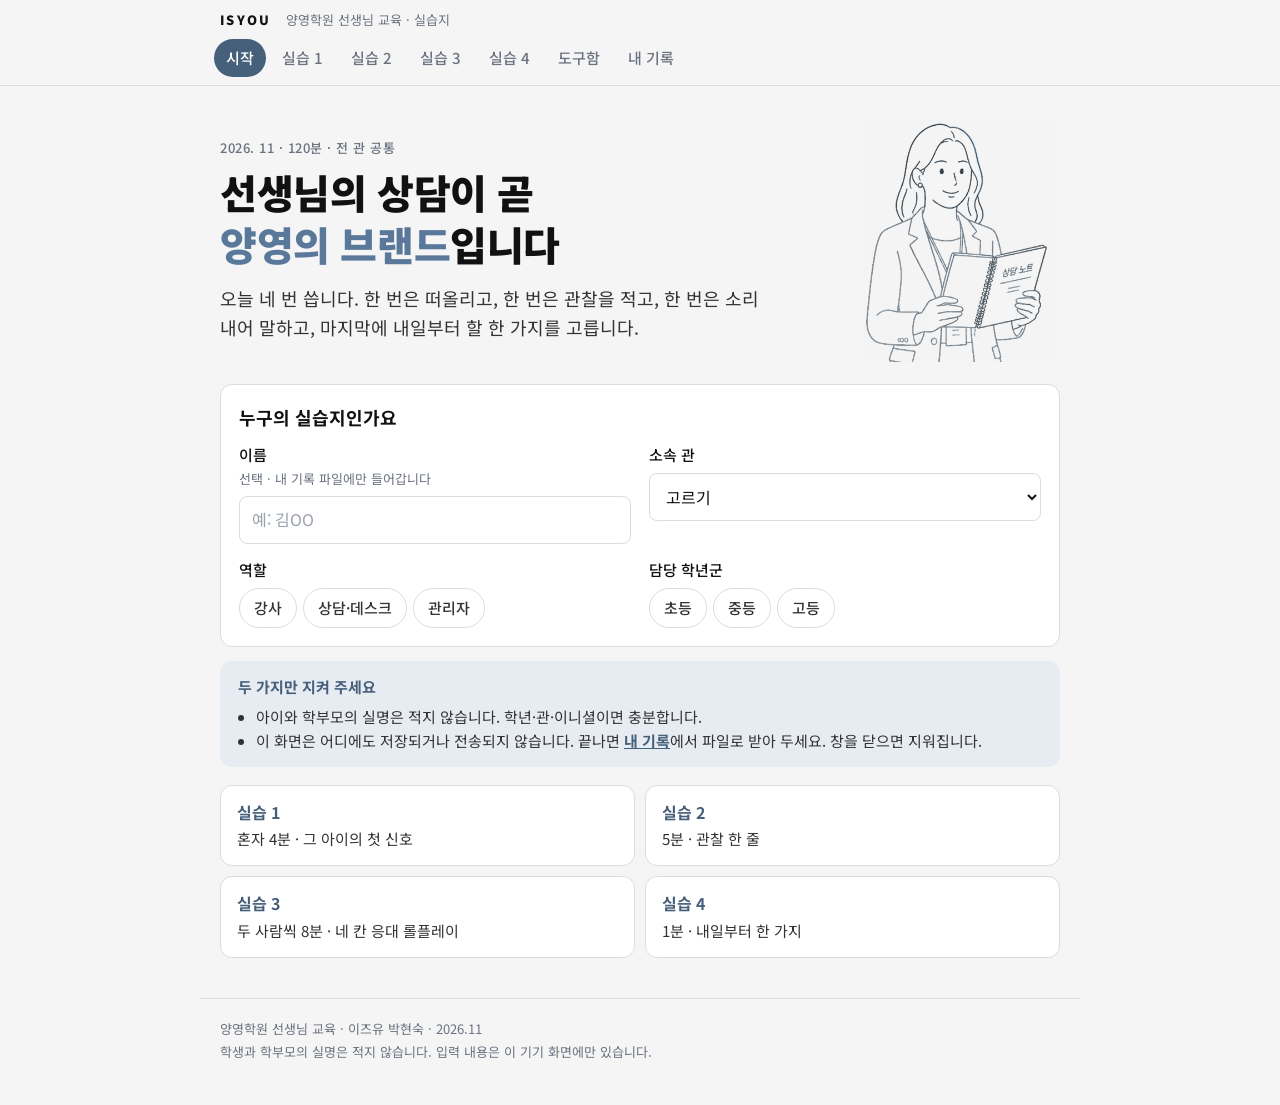
==== index.html @ 65c1daaf "init" ====
<!doctype html>
<html lang="ko">
<head>
<meta charset="utf-8">
<meta name="viewport" content="width=device-width, initial-scale=1">
<title>양영학원 선생님 실습지</title>
<meta name="description" content="양영학원 선생님 교육 실습지. 퇴원 신호, 관찰 한 줄, 네 칸 응대, 30일 실천과 현장 도구.">
<link rel="preconnect" href="https://fonts.googleapis.com">
<link rel="preconnect" href="https://fonts.gstatic.com" crossorigin>
<link href="https://fonts.googleapis.com/css2?family=Noto+Sans+KR:wght@400;500;700;900&display=swap" rel="stylesheet">
<link rel="stylesheet" href="style.css">
</head>
<body>
<a class="skip" href="#main">본문으로 건너뛰기</a>

<header class="top">
  <div class="top-in">
    <span class="brand">ISYOU</span>
    <span class="top-title">양영학원 선생님 교육 · 실습지</span>
  </div>
  <nav class="tabs" aria-label="실습 순서">
    <button data-go="intro" class="on">시작</button>
    <button data-go="p1">실습 1</button>
    <button data-go="p2">실습 2</button>
    <button data-go="p3">실습 3</button>
    <button data-go="p4">실습 4</button>
    <button data-go="tools">도구함</button>
    <button data-go="record">내 기록</button>
  </nav>
</header>

<main id="main">

<!-- 시작 -->
<section class="page on" id="intro" aria-labelledby="h-intro">
  <div class="hero">
    <div>
      <p class="eyebrow">2026. 11 · 120분 · 전 관 공통</p>
      <h1 id="h-intro">선생님의 상담이 곧<br><span class="acc">양영의 브랜드</span>입니다</h1>
      <p class="lead">오늘 네 번 씁니다. 한 번은 떠올리고, 한 번은 관찰을 적고, 한 번은 소리 내어 말하고, 마지막에 내일부터 할 한 가지를 고릅니다.</p>
    </div>
    <img src="img/cover.png" alt="" class="hero-img" width="360" height="440">
  </div>

  <div class="card">
    <h2 class="card-h">누구의 실습지인가요</h2>
    <div class="grid2">
      <label class="f">이름 <small>선택 · 내 기록 파일에만 들어갑니다</small>
        <input id="who-name" data-k="who.name" autocomplete="off" placeholder="예: 김OO">
      </label>
      <label class="f">소속 관
        <select id="who-branch" data-k="who.branch">
          <option value="">고르기</option>
          <option>둔산 본원</option>
          <option>도안센터</option>
          <option>세종 나성센터</option>
          <option>세종 아름센터</option>
          <option>기타</option>
        </select>
      </label>
      <div class="f">역할
        <div class="chips" data-single="who.role">
          <button type="button" data-v="강사">강사</button>
          <button type="button" data-v="상담·데스크">상담·데스크</button>
          <button type="button" data-v="관리자">관리자</button>
        </div>
      </div>
      <div class="f">담당 학년군
        <div class="chips" data-multi="who.grade">
          <button type="button" data-v="초등">초등</button>
          <button type="button" data-v="중등">중등</button>
          <button type="button" data-v="고등">고등</button>
        </div>
      </div>
    </div>
  </div>

  <div class="notice">
    <strong>두 가지만 지켜 주세요</strong>
    <ul>
      <li>아이와 학부모의 실명은 적지 않습니다. 학년·관·이니셜이면 충분합니다.</li>
      <li>이 화면은 어디에도 저장되거나 전송되지 않습니다. 끝나면 <button class="link" data-go="record">내 기록</button>에서 파일로 받아 두세요. 창을 닫으면 지워집니다.</li>
    </ul>
  </div>

  <ol class="flow">
    <li><button data-go="p1"><b>실습 1</b><span>혼자 4분 · 그 아이의 첫 신호</span></button></li>
    <li><button data-go="p2"><b>실습 2</b><span>5분 · 관찰 한 줄</span></button></li>
    <li><button data-go="p3"><b>실습 3</b><span>두 사람씩 8분 · 네 칸 응대 롤플레이</span></button></li>
    <li><button data-go="p4"><b>실습 4</b><span>1분 · 내일부터 한 가지</span></button></li>
  </ol>
</section>

<!-- 실습 1 -->
<section class="page" id="p1" aria-labelledby="h-p1">
  <div class="phead">
    <span class="pill">실습 1 · 혼자 4분</span>
    <div class="timer" data-min="4"></div>
  </div>
  <h2 class="ptitle" id="h-p1">최근 그만둔 아이 한 명,<br><span class="acc">첫 신호</span>는 언제였나요?</h2>
  <p class="sub">퇴원을 통보받은 날이 아니라, 그보다 앞선 어느 수업을 떠올립니다.</p>

  <div class="rows">
    <label class="row"><span class="n">1</span><span class="rl">그만둔 아이<small>이름 대신 학년·관·시기만</small></span>
      <input data-k="p1.who" placeholder="예: 중2 · 3월 등록 · 7월 퇴원"></label>
    <label class="row"><span class="n">2</span><span class="rl">그때 내가 보던 것<small>숙제 검사, 진도, 월말평가 점수…</small></span>
      <input data-k="p1.saw" placeholder="예: 숙제 검사와 진도였습니다"></label>
    <div class="row col"><span class="n">3</span><span class="rl">보였던 신호<small>해당하는 것을 모두 고릅니다</small></span>
      <div class="chips wrap" data-multi="p1.signals">
        <button type="button" data-v="질문이 줄었습니다">질문이 줄었습니다</button>
        <button type="button" data-v="숙제 제출이 늦어졌습니다">숙제 제출이 늦어졌습니다</button>
        <button type="button" data-v="지각이 늘고, 자리가 뒤로 갔습니다">지각이 늘고, 자리가 뒤로 갔습니다</button>
        <button type="button" data-v="월말평가가 두 번 연속 내려갔습니다" class="yy">월말평가가 두 번 연속 내려갔습니다</button>
        <button type="button" data-v="레벨업 탈락 뒤 말이 없어졌습니다" class="yy">레벨업 탈락 뒤 말이 없어졌습니다</button>
        <button type="button" data-v="학부모 연락이 뜸해졌습니다">학부모 연락이 뜸해졌습니다</button>
      </div>
      <p class="hint"><span class="dot"></span> 표시는 레벨·월말평가 시스템이 있는 양영에서 특히 보이는 신호입니다.</p>
    </div>
    <label class="row"><span class="n">4</span><span class="rl">다시 온다면<small>신호를 본 다음 날 할 한 가지</small></span>
      <input data-k="p1.again" placeholder="예: 첫 하락 다음 수업에서 3분 따로 물어봅니다"></label>
  </div>

  <details class="ex">
    <summary>예시 보기</summary>
    <dl>
      <dt>그만둔 아이</dt><dd>중2 · 3월 등록 · 7월 퇴원</dd>
      <dt>그때 내가 보던 것</dt><dd>숙제 검사와 진도였습니다</dd>
      <dt>보였던 신호</dt><dd>질문이 줄고, 월말평가가 두 번 연속 내려갔습니다</dd>
      <dt>다시 온다면</dt><dd>첫 하락 다음 수업에서 3분 따로 물어봅니다</dd>
    </dl>
  </details>

  <p class="close">신호가 보이면, 이미 늦기 시작한 것입니다. 그래서 다음 실습에서는 아직 떠나지 않은 아이 한 명을 봅니다.</p>
  <div class="next"><button class="btn" data-go="p2">실습 2로</button></div>
</section>

<!-- 실습 2 -->
<section class="page" id="p2" aria-labelledby="h-p2">
  <div class="phead">
    <span class="pill">실습 2 · 5분</span>
    <div class="timer" data-min="5"></div>
  </div>
  <h2 class="ptitle" id="h-p2">지금, <span class="acc">관찰 한 줄</span>을 써 봅니다</h2>
  <p class="sub">칭찬이나 평가가 아니라, 내가 직접 본 장면입니다. 한 줄이면 충분합니다.</p>

  <div id="obs-list"></div>
  <button class="btn ghost" id="obs-add" type="button">한 명 더 쓰기</button>

  <div class="contrast">
    <div><span class="tag bad">관찰이 아닙니다</span><p>"성실한데 실수가 많아요"</p></div>
    <div><span class="tag good">관찰입니다</span><p>"화요일, 21번에서 멈춘 채 30분 앉아 있었습니다"</p></div>
  </div>
  <p class="close">하루 한 명이면 한 달에 스무 명입니다.</p>
  <div class="next"><button class="btn" data-go="p3">실습 3으로</button></div>
</section>

<!-- 실습 3 -->
<section class="page" id="p3" aria-labelledby="h-p3">
  <div class="phead">
    <span class="pill">실습 3 · 두 사람씩 8분</span>
    <div class="timer" data-min="8"></div>
  </div>
  <h2 class="ptitle" id="h-p3">두 사람씩, <span class="acc">실제로</span> 해 봅니다</h2>
  <p class="sub">학부모 한 명, 선생님 한 명. 네 칸으로 답하고, 끝나면 역할을 바꿉니다.</p>

  <div class="card">
    <h3 class="card-h">1. 장면을 고릅니다</h3>
    <div class="scene-grid" id="scene-grid"></div>
  </div>

  <div class="card">
    <div class="role-bar">
      <h3 class="card-h">2. 지금 나는</h3>
      <div class="seg" role="tablist" aria-label="역할">
        <button type="button" role="tab" data-role="t" class="on" aria-selected="true">선생님</button>
        <button type="button" role="tab" data-role="p" aria-selected="false">학부모</button>
      </div>
      <span class="round" id="round">1회차</span>
    </div>

    <div id="role-p" hidden>
      <p class="say-label">이렇게 시작하세요</p>
      <p class="say" id="p-open"></p>
      <p class="say-label">선생님이 답하면, 한 번 더 이렇게 물어봅니다</p>
      <p class="say soft" id="p-push"></p>
      <p class="hint">학부모 자리에서는 선생님의 답 중 마음이 놓인 말과 걸린 말을 기억해 둡니다.</p>
    </div>

    <div id="role-t">
      <p class="say-label">학부모의 첫마디</p>
      <p class="say" id="t-open"></p>
      <div class="four">
        <label class="cell"><span class="cn">1 수용</span><small>방어하지 않고 먼저 받습니다</small>
          <textarea rows="2" data-k4="accept" placeholder="그렇게 느끼실 수 있습니다…"></textarea><span class="fb" data-fb="accept"></span></label>
        <label class="cell"><span class="cn">2 장면</span><small>평가가 아니라 내가 본 것</small>
          <textarea rows="2" data-k4="sceneText" placeholder="제가 이번 주 본 것은…"></textarea><span class="fb" data-fb="sceneText"></span></label>
        <label class="cell"><span class="cn">3 계획</span><small>"해 보겠습니다" 대신 무엇을</small>
          <textarea rows="2" data-k4="plan" placeholder="다음 두 수업에서…"></textarea><span class="fb" data-fb="plan"></span></label>
        <label class="cell"><span class="cn">4 시점</span><small>언제 다시 말씀드릴지</small>
          <textarea rows="2" data-k4="when" placeholder="이번 주 금요일에…"></textarea><span class="fb" data-fb="when"></span></label>
      </div>
      <details class="ex" id="script-box">
        <summary>막히면 열어 봅니다 · 장표의 기준 문장</summary>
        <div id="script"></div>
      </details>
    </div>
  </div>

  <div class="card">
    <h3 class="card-h">3. 역할을 바꿉니다</h3>
    <p class="sub tight">바꾸면 지금 쓴 네 칸은 1회차로 남고, 새 칸이 열립니다.</p>
    <button class="btn" id="swap" type="button">역할 바꾸기</button>
    <label class="f mt">역할을 바꾼 뒤, 어떤 문장이 남았나요 <small>학부모 자리에서 마음이 놓인 말, 걸린 말</small>
      <textarea rows="3" data-k="p3.left" placeholder="예: '금요일에 먼저 연락드리겠습니다'라는 말에 마음이 놓였습니다"></textarea>
    </label>
  </div>
  <div class="next"><button class="btn" data-go="p4">실습 4로</button></div>
</section>

<!-- 실습 4 -->
<section class="page" id="p4" aria-labelledby="h-p4">
  <div class="phead">
    <span class="pill">실습 4 · 1분</span>
    <div class="timer" data-min="1"></div>
  </div>
  <h2 class="ptitle" id="h-p4">내일부터 이 세 가지 중 <span class="acc">하나</span>, 30일</h2>
  <p class="sub">셋 다 하지 않아도 됩니다. 하나면 충분합니다.</p>

  <div class="pick" data-single="p4.pick">
    <button type="button" data-v="내 반에서 이름을 부를 다섯 명을 정합니다"><b>01</b><span>내 반에서 이름을 부를 다섯 명을 정합니다</span><small>오늘 저녁에 정해도 됩니다</small></button>
    <button type="button" data-v="관찰 한 줄을 하루에 한 명씩 씁니다"><b>02</b><span>관찰 한 줄을 하루에 한 명씩 씁니다</span><small>한 달이면 스무 명입니다</small></button>
    <button type="button" data-v="신입생에게는 2주차에 먼저 연락합니다"><b>03</b><span>신입생에게는 2주차에 먼저 연락합니다</span><small>담임이 직접 합니다</small></button>
  </div>

  <div class="card" id="five" hidden>
    <h3 class="card-h">다섯 명 <small>이니셜로</small></h3>
    <div class="five">
      <input data-k="p4.n1" aria-label="1번째 아이" placeholder="1"><input data-k="p4.n2" aria-label="2번째 아이" placeholder="2"><input data-k="p4.n3" aria-label="3번째 아이" placeholder="3"><input data-k="p4.n4" aria-label="4번째 아이" placeholder="4"><input data-k="p4.n5" aria-label="5번째 아이" placeholder="5">
    </div>
  </div>

  <div class="card">
    <h3 class="card-h">언제 시작합니까</h3>
    <div class="chips" data-single="p4.start">
      <button type="button" data-v="오늘 저녁">오늘 저녁</button>
      <button type="button" data-v="이번 주">이번 주</button>
      <button type="button" data-v="다음 주 월요일">다음 주 월요일</button>
    </div>
    <label class="f mt">요일과 시간까지 적으면 지켜집니다
      <input data-k="p4.when" placeholder="예: 수요일 6시 수업 끝나고 10분">
    </label>
  </div>

  <div class="card">
    <h3 class="card-h">마지막 한 줄</h3>
    <label class="f">오늘 기억에 남은 말, 또는 궁금한 것
      <textarea rows="3" data-k="p4.last" placeholder="마이크가 오면 그대로 읽어도 됩니다"></textarea>
    </label>
  </div>

  <div class="three">
    <p class="eyebrow">오늘 남길 세 문장</p>
    <ol>
      <li>감정에는 위로로, 판단에는 근거로 답합니다</li>
      <li>칭찬이 아니라 관찰로 말합니다</li>
      <li>모르는 것은 단정하지 않고, 약속한 날짜에 먼저 연락합니다</li>
    </ol>
  </div>
  <div class="next"><button class="btn" data-go="record">내 기록 받기</button></div>
</section>

<!-- 도구함 -->
<section class="page" id="tools" aria-labelledby="h-tools">
  <h2 class="ptitle" id="h-tools">오늘 만든 도구, <span class="acc">내일 바로</span> 씁니다</h2>
  <p class="sub">장표 68쪽의 종이 한 장 도구들입니다. 칸을 채우고 복사해서 메신저나 기록지에 붙이면 됩니다.</p>

  <div class="tool-tabs" role="tablist" aria-label="도구">
    <button type="button" class="on" data-tool="rx">처방 세 줄</button>
    <button type="button" data-tool="four">응대 네 칸</button>
    <button type="button" data-tool="absent">결석 3색</button>
    <button type="button" data-tool="handover">인계 한 장</button>
    <button type="button" data-tool="cal">90일 달력</button>
    <button type="button" data-tool="words">상담 언어</button>
  </div>

  <!-- 처방 세 줄 -->
  <div class="tool on" id="t-rx">
    <h3 class="tool-h">레벨테스트 상담 · 처방 세 줄 <small>CASE 01</small></h3>
    <p class="sub tight">상담한 사람이 적어 첫 수업 전 담임에게 넘깁니다. 레벨 이름보다 막힌 지점과 다음 연락 날짜가 남아야 합니다.</p>
    <div class="rows">
      <label class="row"><span class="n">1</span><span class="rl">지금 위치</span><input data-k="rx.now" placeholder="현재 학년 개념은 안정적이고, 심화 문항에서 시간이 부족했습니다"></label>
      <label class="row"><span class="n">2</span><span class="rl">막힌 지점</span><input data-k="rx.stuck" placeholder="도형 단원 서술 과정에서 두 번 멈췄습니다"></label>
      <label class="row"><span class="n">3</span><span class="rl">첫 4주 계획</span><input data-k="rx.plan" placeholder="이 반에서 첫 4주는 이 부분을 먼저 확인합니다"></label>
      <label class="row"><span class="n">+</span><span class="rl">다음 연락 날짜</span><input type="date" data-k="rx.date"></label>
      <label class="row"><span class="n">+</span><span class="rl">받는 담임</span><input data-k="rx.to" placeholder="예: 중등수학관 김OO 선생님"></label>
    </div>
    <div class="out"><pre data-out="rx"></pre><button class="btn ghost copy" data-copy="rx" type="button">복사</button></div>
  </div>

  <!-- 응대 네 칸 -->
  <div class="tool" id="t-four">
    <h3 class="tool-h">학부모 응대 네 칸 카드</h3>
    <p class="sub tight">코팅해서 교무실과 데스크에 둡니다. 네 칸을 순서대로 지나면, 응대가 사람에 따라 흔들리지 않습니다.</p>
    <div class="fourcard">
      <div><b>1 수용</b><p>"그렇게 느끼실 수 있습니다"</p></div>
      <div><b>2 장면</b><p>"제가 본 것은 이것입니다"</p></div>
      <div><b>3 계획</b><p>"이렇게 하겠습니다"</p></div>
      <div><b>4 시점</b><p>"금요일에 다시 말씀드리겠습니다"</p></div>
    </div>
    <div class="ng-ok">
      <p><span class="tag bad">피합니다</span> "해 보겠습니다" · "신경 쓰겠습니다" · "원래 그 반은…" · "조금만 더 열심히 하면"</p>
      <p><span class="tag good">이렇게</span> 무엇을, 언제까지, 누가 하는지 한 문장에 넣습니다</p>
    </div>
  </div>

  <!-- 결석 3색 -->
  <div class="tool" id="t-absent">
    <h3 class="tool-h">데스크 결석 3색 <small>출석부 스티커</small></h3>
    <p class="sub tight">결석 전화를 받으면 세 가지를 확인합니다. 노랑과 빨강만 담임에게 넘깁니다.</p>
    <div class="grid2">
      <div class="f">신규생인가요 <small>등록 후 첫 달 기준 · 관 기준에 맞춰 조정</small>
        <div class="chips" data-single="ab.new"><button type="button" data-v="예">예</button><button type="button" data-v="아니요">아니요</button></div>
      </div>
      <div class="f">연속 결석 횟수 <small>오늘 포함</small>
        <div class="chips" data-single="ab.count"><button type="button" data-v="1">1회</button><button type="button" data-v="2">2회</button><button type="button" data-v="3">3회 이상</button></div>
      </div>
      <div class="f">학교 시험 2주 전인가요
        <div class="chips" data-single="ab.exam"><button type="button" data-v="예">예</button><button type="button" data-v="아니요">아니요</button></div>
      </div>
      <div class="f">사유
        <div class="chips" data-single="ab.why"><button type="button" data-v="질병·가정사">질병·가정사</button><button type="button" data-v="단순 결석">단순 결석</button><button type="button" data-v="모름">말하지 않음</button></div>
      </div>
    </div>
    <div class="absent-out" id="ab-out" aria-live="polite">
      <span class="sw" id="ab-sw"></span>
      <div><b id="ab-color">항목을 고르면 색이 나옵니다</b><p id="ab-act"></p></div>
    </div>
    <p class="hint">"오늘 결석했습니다"(행정)가 아니라 "숙제와 질문이 줄던 중의 결석이라, 복귀하면 적응을 먼저 보겠습니다"(관리)로 넘깁니다.</p>
  </div>

  <!-- 인계 한 장 -->
  <div class="tool" id="t-handover">
    <h3 class="tool-h">반 이동·담당 변경 · 인계 한 장 <small>CASE 05</small></h3>
    <p class="sub tight">사람이 바뀌어도 아이의 이야기는 이어져야 합니다.</p>
    <div class="rows">
      <label class="row"><span class="n">0</span><span class="rl">아이<small>학년·관·이니셜</small></span><input data-k="ho.who" placeholder="예: 중1 · 도안 · J"></label>
      <label class="row"><span class="n">1</span><span class="rl">이 아이의 시작점<small>처음 왔을 때 어디에</small></span><input data-k="ho.start"></label>
      <label class="row"><span class="n">2</span><span class="rl">지금의 장면<small>최근 한 달 안에 본 것</small></span><input data-k="ho.scene"></label>
      <label class="row"><span class="n">3</span><span class="rl">강점<small>계속 살려 줄 것</small></span><input data-k="ho.strong"></label>
      <label class="row"><span class="n">4</span><span class="rl">학부모가 걱정하는 것<small>상담에서 나온 말 그대로</small></span><input data-k="ho.worry"></label>
      <label class="row"><span class="n">5</span><span class="rl">우리가 한 약속<small>언제, 무엇을</small></span><input data-k="ho.promise"></label>
      <label class="row"><span class="n">6</span><span class="rl">다음 담당자의 첫 주 확인<small>딱 한 가지</small></span><input data-k="ho.first"></label>
    </div>
    <div class="out"><pre data-out="ho"></pre><button class="btn ghost copy" data-copy="ho" type="button">복사</button></div>
  </div>

  <!-- 90일 달력 -->
  <div class="tool" id="t-cal">
    <h3 class="tool-h">신입생 90일 이벤트 달력</h3>
    <p class="sub tight">등록일을 넣으면 챙길 날짜가 나옵니다. 이번 주에 6주차가 되는 아이가 누구인지, 달력이 알려 줍니다.</p>
    <div class="grid2">
      <label class="f">아이 <small>이니셜</small><input data-k="cal.who" placeholder="예: 초5 · 둔산 · K"></label>
      <label class="f">첫 수업일<input type="date" data-k="cal.date"></label>
    </div>
    <ol class="cal" id="cal-out"></ol>
    <div class="out"><pre data-out="cal"></pre><button class="btn ghost copy" data-copy="cal" type="button">복사</button></div>
  </div>

  <!-- 상담 언어 -->
  <div class="tool" id="t-words">
    <h3 class="tool-h">상담 언어 점검 <small>1부 정책 흐름</small></h3>
    <p class="sub tight">선행 대신 심화·결손·학교 진도 연계로 설명합니다. 내부 상담 언어 점검용 예시이며, 교습과정·광고 문구 적용은 관할 교육청 확인이 필요합니다.</p>
    <div class="swap-list">
      <div><p class="bad-l">"다음 학년 진도 미리 빼 드릴게요"</p><p class="good-l">"지금 학년 개념을 심화까지 다지고, 학교 진도와 맞춰 갑니다"</p></div>
      <div><p class="bad-l">"레벨 올리려면 선행부터 하세요"</p><p class="good-l">"막힌 단원부터 채우면 다음 반으로 갈 근거가 생깁니다"</p></div>
      <div><p class="bad-l">"다른 애들은 다 1년 앞서 있어요"</p><p class="good-l">"이 아이에게 지금 필요한 건 이 단원입니다"</p></div>
    </div>
    <h4 class="mini-h">입시 질문은 확정·미확정을 나눠 답합니다 <small>2026.11.3 확인 기준</small></h4>
    <ul class="status">
      <li><span class="st gray">미확정</span>수능 서·논술형 — "수능 논술 대비"가 아니라 "내신 서술형 대비"로 설명합니다</li>
      <li><span class="st">교육부 계획</span>정시 새 수험번호 — 눈치 지원보다 미리 접수를 권합니다</li>
      <li><span class="st">발의·심사 중</span>학원 선행 유발 교습·모집 금지 법안 — 통과 여부와 최종 내용은 미정입니다</li>
    </ul>
    <p class="hint">모르는 것은 "아직 정해지지 않았습니다"라고 말하는 것이 신뢰입니다.</p>
  </div>
</section>

<!-- 내 기록 -->
<section class="page" id="record" aria-labelledby="h-rec">
  <h2 class="ptitle" id="h-rec">오늘 쓴 것은 <span class="acc">선생님 것</span>입니다</h2>
  <p class="sub">파일로 받아 두거나 복사해서 내게 보내 두세요. 이 화면은 창을 닫으면 지워집니다.</p>
  <div class="rec-actions">
    <button class="btn" id="dl" type="button">파일로 받기 (.txt)</button>
    <button class="btn ghost" data-copy="all" type="button">전체 복사</button>
  </div>
  <p class="toast" id="rec-msg" aria-live="polite"></p>
  <pre class="rec" data-out="all"></pre>
  <div class="bye">
    <img src="img/shake.png" alt="" width="320" height="300">
    <p>아이를 가르치는 사람에서,<br>아이의 장면을 남기는 사람으로.</p>
  </div>
</section>

</main>

<footer class="foot">
  <p>양영학원 선생님 교육 · 이즈유 박현숙 · 2026.11</p>
  <p>학생과 학부모의 실명은 적지 않습니다. 입력 내용은 이 기기 화면에만 있습니다.</p>
</footer>

<div class="toast-float" id="toast" role="status" aria-live="polite"></div>
<script src="app.js"></script>
</body>
</html>
---- style.css ----
:root{
  --bg:#F5F5F5; --card:#FFFFFF; --ink:#111111; --body:#333333; --gray:#6B7280;
  --line:#D9DDE3; --acc:#59789A; --accD:#465F7B; --accL:#E6ECF2;
  --yel:#E2B85C; --red:#B4533F; --grayDot:#C9CDD3;
  --r:12px; --fs-xs:.8125rem; --fs-s:.9375rem; --fs:1rem; --fs-l:1.125rem;
  --font:'Noto Sans KR','Apple SD Gothic Neo','Malgun Gothic',system-ui,sans-serif;
}
*{box-sizing:border-box}
html{-webkit-text-size-adjust:100%}
body{margin:0;background:var(--bg);color:var(--body);font-family:var(--font);font-size:var(--fs);line-height:1.6;word-break:keep-all;overflow-wrap:anywhere}
button,input,select,textarea{font:inherit;color:inherit}
img{max-width:100%;height:auto;display:block}
.skip{position:absolute;left:-999px;top:0;background:var(--ink);color:#fff;padding:8px 12px;z-index:50}
.skip:focus{left:8px}
:focus-visible{outline:2px solid var(--acc);outline-offset:2px}

/* header */
.top{position:sticky;top:0;z-index:20;background:rgba(245,245,245,.96);backdrop-filter:blur(6px);border-bottom:1px solid var(--line)}
.top-in{max-width:880px;margin:0 auto;padding:10px 20px 4px;display:flex;align-items:baseline;gap:14px}
.brand{font-weight:900;letter-spacing:.18em;font-size:.8rem;color:var(--ink)}
.top-title{font-size:var(--fs-xs);color:var(--gray)}
.tabs{max-width:880px;margin:0 auto;padding:4px 14px 8px;display:flex;gap:4px;overflow-x:auto;scrollbar-width:none}
.tabs::-webkit-scrollbar{display:none}
.tabs button{flex:0 0 auto;border:0;background:transparent;padding:7px 12px;border-radius:999px;font-size:var(--fs-s);color:var(--gray);cursor:pointer;font-weight:500}
.tabs button:hover{color:var(--ink)}
.tabs button.on{background:var(--accD);color:#fff}

main{max-width:880px;margin:0 auto;padding:24px 20px 40px}
.page{display:none}
.page.on{display:block;animation:fade .25s ease}
@keyframes fade{from{opacity:0;transform:translateY(4px)}to{opacity:1;transform:none}}
@media (prefers-reduced-motion:reduce){.page.on{animation:none}}

/* type */
.eyebrow{font-size:var(--fs-xs);color:var(--gray);letter-spacing:.04em;margin:0 0 8px;font-weight:500}
h1{font-size:clamp(1.75rem,5.4vw,2.5rem);line-height:1.3;color:var(--ink);margin:0 0 14px;font-weight:900;letter-spacing:-.01em}
.acc{color:var(--acc)}
.lead{font-size:var(--fs-l);color:var(--body);margin:0;max-width:30em}
.ptitle{font-size:clamp(1.5rem,4.6vw,2rem);line-height:1.35;color:var(--ink);font-weight:900;margin:14px 0 8px}
.sub{color:var(--gray);margin:0 0 20px;font-size:var(--fs-s)}
.sub.tight{margin-bottom:12px}
small{font-size:var(--fs-xs);color:var(--gray);font-weight:400}

/* hero */
.hero{display:grid;grid-template-columns:1fr 200px;gap:20px;align-items:center;margin:8px 0 22px}
.hero-img{width:200px;mix-blend-mode:multiply}
@media (max-width:600px){.hero{grid-template-columns:1fr 104px}.hero-img{width:104px}}

/* cards */
.card{background:var(--card);border:1px solid var(--line);border-radius:var(--r);padding:18px;margin:0 0 14px}
.card-h{font-size:var(--fs-l);color:var(--ink);margin:0 0 12px;font-weight:700}
.mini-h{font-size:var(--fs);color:var(--ink);margin:22px 0 8px}
.grid2{display:grid;grid-template-columns:1fr 1fr;gap:14px 18px}
@media (max-width:600px){.grid2{grid-template-columns:1fr}}
.f{display:flex;flex-direction:column;gap:6px;font-weight:500;color:var(--ink);font-size:var(--fs-s)}
.f small{margin-top:-4px}
.mt{margin-top:14px}
input,select,textarea{width:100%;border:1px solid var(--line);background:#fff;border-radius:8px;padding:10px 12px;font-size:var(--fs);font-weight:400;color:var(--ink)}
input::placeholder,textarea::placeholder{color:#9AA1AB}
textarea{resize:vertical;line-height:1.55}
input:focus,select:focus,textarea:focus{border-color:var(--acc);outline:none;box-shadow:0 0 0 3px var(--accL)}

/* chips */
.chips{display:flex;gap:6px;flex-wrap:wrap}
.chips button{border:1px solid var(--line);background:#fff;border-radius:999px;padding:7px 14px;font-size:var(--fs-s);cursor:pointer;font-weight:500;color:var(--body);text-align:left}
.chips button:hover{border-color:var(--acc)}
.chips button.on{background:var(--accD);border-color:var(--accD);color:#fff}
.chips button.yy{position:relative;padding-left:24px}
.chips button.yy::before,.dot{content:"";display:inline-block;width:7px;height:7px;border-radius:50%;background:var(--acc)}
.chips button.yy::before{position:absolute;left:11px;top:50%;margin-top:-3.5px}
.chips button.yy.on::before{background:#fff}

/* notice */
.notice{background:var(--accL);border-radius:var(--r);padding:14px 18px;margin:0 0 18px;font-size:var(--fs-s)}
.notice strong{color:var(--accD)}
.notice ul{margin:6px 0 0;padding-left:18px}
.link{border:0;background:none;padding:0;color:var(--accD);text-decoration:underline;cursor:pointer;font-weight:700}

.flow{list-style:none;padding:0;margin:0;display:grid;grid-template-columns:1fr 1fr;gap:10px}
@media (max-width:600px){.flow{grid-template-columns:1fr}}
.flow button{width:100%;text-align:left;border:1px solid var(--line);background:#fff;border-radius:var(--r);padding:14px 16px;cursor:pointer;display:flex;flex-direction:column;gap:2px}
.flow button:hover{border-color:var(--acc)}
.flow b{color:var(--accD)}
.flow span{font-size:var(--fs-s);color:var(--body)}

/* practice header */
.phead{display:flex;justify-content:space-between;align-items:center;gap:10px;flex-wrap:wrap}
.pill{display:inline-block;background:var(--acc);color:#fff;border-radius:999px;padding:5px 14px;font-size:var(--fs-xs);font-weight:700}
.timer{display:flex;align-items:center;gap:6px}
.timer .tt{font-variant-numeric:tabular-nums;font-weight:700;font-size:1.25rem;color:var(--ink);min-width:3.4em;text-align:right}
.timer.done .tt{color:var(--red)}
.timer button{border:1px solid var(--line);background:#fff;border-radius:8px;padding:6px 10px;font-size:var(--fs-xs);cursor:pointer;font-weight:500}
.timer button:hover{border-color:var(--acc)}

/* rows */
.rows{display:flex;flex-direction:column;gap:8px;margin:0 0 14px}
.row{display:grid;grid-template-columns:30px 200px 1fr;gap:12px;align-items:center;background:#fff;border:1px solid var(--line);border-radius:var(--r);padding:10px 14px}
.row.col{grid-template-columns:30px 1fr;align-items:start}
.row.col .chips,.row.col .hint{grid-column:2}
.n{width:26px;height:26px;border-radius:50%;background:var(--ink);color:#fff;font-size:.8rem;font-weight:700;display:grid;place-items:center}
.rl{font-weight:700;color:var(--ink);display:flex;flex-direction:column;line-height:1.35;font-size:var(--fs-s)}
.rl small{margin-top:2px}
@media (max-width:640px){
  .row{grid-template-columns:30px 1fr}
  .row input{grid-column:1 / -1}
}
.hint{font-size:var(--fs-xs);color:var(--gray);margin:8px 0 0;display:flex;gap:6px;align-items:baseline}
.close{font-weight:700;color:var(--ink);text-align:center;margin:22px 0 10px}
.next{display:flex;justify-content:flex-end;margin-top:8px}

.btn{border:0;background:var(--accD);color:#fff;border-radius:10px;padding:11px 18px;font-weight:700;cursor:pointer;font-size:var(--fs-s)}
.btn:hover{background:#3A506A}
.btn.ghost{background:#fff;color:var(--accD);border:1px solid var(--acc)}
.btn.ghost:hover{background:var(--accL)}

details.ex{background:#fff;border:1px dashed var(--line);border-radius:var(--r);padding:10px 16px;margin-top:6px}
details.ex summary{cursor:pointer;font-weight:700;color:var(--accD);font-size:var(--fs-s)}
details.ex dl{display:grid;grid-template-columns:140px 1fr;gap:6px 12px;margin:12px 0 4px;font-size:var(--fs-s)}
details.ex dt{color:var(--gray)}
details.ex dd{margin:0;color:var(--ink)}

/* obs */
.obs{background:#fff;border:1px solid var(--line);border-radius:var(--r);padding:16px;margin-bottom:10px}
.obs-h{display:flex;justify-content:space-between;align-items:center;margin-bottom:10px}
.obs-h b{color:var(--ink)}
.obs-h button{border:0;background:none;color:var(--gray);cursor:pointer;font-size:var(--fs-xs);text-decoration:underline}
.obs .grid3{display:grid;grid-template-columns:150px 1fr;gap:8px 12px;align-items:start}
.obs .grid3 > span{font-weight:700;font-size:var(--fs-s);color:var(--ink);padding-top:10px}
@media (max-width:600px){.obs .grid3{grid-template-columns:1fr}.obs .grid3>span{padding-top:4px}}
.fb{display:block;font-size:var(--fs-xs);margin-top:5px;min-height:1em;line-height:1.45}
.fb.warn{color:var(--red)}
.fb.ok{color:var(--accD)}
.contrast{display:grid;grid-template-columns:1fr 1fr;gap:10px;margin:16px 0 0}
@media (max-width:600px){.contrast{grid-template-columns:1fr}}
.contrast > div{background:#fff;border:1px solid var(--line);border-radius:var(--r);padding:12px 16px}
.contrast p{margin:8px 0 0;color:var(--ink);font-weight:500}
.tag{display:inline-block;font-size:.75rem;border-radius:999px;padding:2px 10px;font-weight:700}
.tag.bad{background:#EFE3E0;color:var(--red)}
.tag.good{background:var(--accL);color:var(--accD)}

/* scenes */
.scene-grid{display:grid;grid-template-columns:repeat(3,1fr);gap:8px}
@media (max-width:640px){.scene-grid{grid-template-columns:1fr 1fr}}
.scene-grid button{text-align:left;border:1px solid var(--line);background:#fff;border-radius:10px;padding:10px 12px;cursor:pointer;display:flex;flex-direction:column;gap:2px;min-height:68px}
.scene-grid button:hover{border-color:var(--acc)}
.scene-grid button.on{border-color:var(--accD);background:var(--accL)}
.scene-grid b{font-size:var(--fs-s);color:var(--ink)}
.scene-grid small{line-height:1.35}
.scene-grid .extra{opacity:.85}
.role-bar{display:flex;align-items:center;gap:12px;flex-wrap:wrap;margin-bottom:10px}
.role-bar .card-h{margin:0}
.seg{display:inline-flex;background:var(--bg);border:1px solid var(--line);border-radius:999px;padding:3px}
.seg button{border:0;background:none;border-radius:999px;padding:6px 16px;cursor:pointer;font-weight:700;font-size:var(--fs-s);color:var(--gray)}
.seg button.on{background:var(--accD);color:#fff}
.round{font-size:var(--fs-xs);color:var(--gray);margin-left:auto}
.say-label{font-size:var(--fs-xs);color:var(--gray);margin:8px 0 4px;font-weight:500}
.say{margin:0 0 6px;background:var(--bg);border-left:3px solid var(--acc);padding:12px 14px;border-radius:0 8px 8px 0;font-size:var(--fs-l);color:var(--ink);font-weight:700}
.say.soft{font-weight:500;font-size:var(--fs)}
.four{display:grid;grid-template-columns:1fr 1fr;gap:10px;margin:12px 0}
@media (max-width:640px){.four{grid-template-columns:1fr}}
.cell{display:flex;flex-direction:column;gap:4px;border:1px solid var(--line);border-radius:10px;padding:12px}
.cn{display:inline-block;align-self:flex-start;background:var(--acc);color:#fff;border-radius:999px;padding:2px 12px;font-size:.75rem;font-weight:700}
#script p{margin:10px 0 0;font-size:var(--fs-s)}
#script .ng{color:var(--red)}
#script .okl{color:var(--ink);background:var(--accL);padding:10px 12px;border-radius:8px;white-space:pre-line}

/* p4 */
.pick{display:grid;grid-template-columns:repeat(3,1fr);gap:10px;margin:0 0 14px}
@media (max-width:640px){.pick{grid-template-columns:1fr}}
.pick button{text-align:left;border:1px solid var(--line);background:#fff;border-radius:var(--r);padding:16px;cursor:pointer;display:flex;flex-direction:column;gap:6px}
.pick button:hover{border-color:var(--acc)}
.pick button.on{border:2px solid var(--accD);background:var(--accL);padding:15px}
.pick b{width:34px;height:34px;border-radius:50%;background:var(--acc);color:#fff;display:grid;place-items:center;font-size:.85rem}
.pick span{font-weight:700;color:var(--ink);line-height:1.4}
.five{display:grid;grid-template-columns:repeat(5,1fr);gap:6px}
.five input{text-align:center;padding:10px 4px}
.three{background:#fff;border:1px solid var(--line);border-radius:var(--r);padding:16px 18px;margin:6px 0 10px}
.three ol{margin:0;padding-left:20px;color:var(--ink);font-weight:700}
.three li{margin:4px 0}

/* tools */
.tool-tabs{display:flex;gap:6px;flex-wrap:wrap;margin-bottom:14px}
.tool-tabs button{border:1px solid var(--line);background:#fff;border-radius:999px;padding:7px 14px;cursor:pointer;font-size:var(--fs-s);font-weight:500}
.tool-tabs button.on{background:var(--ink);color:#fff;border-color:var(--ink)}
.tool{display:none;background:#fff;border:1px solid var(--line);border-radius:var(--r);padding:18px}
.tool.on{display:block}
.tool .row{border-color:#E7EAEE}
.tool-h{margin:0 0 6px;color:var(--ink);font-size:var(--fs-l)}
.out{position:relative;margin-top:6px}
.out pre{margin:0;background:var(--bg);border-radius:8px;padding:12px 14px;font-family:var(--font);font-size:var(--fs-s);white-space:pre-wrap;color:var(--ink);min-height:60px}
.out .copy{margin-top:8px}
.fourcard{display:grid;grid-template-columns:1fr 1fr;gap:10px;margin:8px 0 14px}
.fourcard div{border:1px solid var(--line);border-radius:10px;padding:14px;text-align:center}
.fourcard b{display:inline-block;background:var(--acc);color:#fff;border-radius:999px;padding:2px 12px;font-size:.8rem}
.fourcard p{margin:10px 0 0;color:var(--ink);font-weight:700}
.ng-ok p{font-size:var(--fs-s);margin:6px 0}
.absent-out{display:flex;gap:14px;align-items:center;margin:16px 0 4px;padding:14px;border-radius:10px;background:var(--bg)}
.sw{width:46px;height:46px;border-radius:50%;background:#E5E7EB;flex:0 0 auto;border:1px solid var(--line)}
.absent-out b{color:var(--ink);font-size:var(--fs-l)}
.absent-out p{margin:2px 0 0;font-size:var(--fs-s)}
.cal{list-style:none;padding:0;margin:14px 0;display:flex;flex-direction:column;gap:6px}
.cal li{display:grid;grid-template-columns:120px 110px 1fr;gap:10px;align-items:center;border:1px solid #E7EAEE;border-radius:8px;padding:9px 12px;font-size:var(--fs-s)}
.cal li b{color:var(--accD)}
.cal li .d{font-variant-numeric:tabular-nums;color:var(--ink);font-weight:700}
.cal li.past{opacity:.55}
.cal li.now{border-color:var(--accD);background:var(--accL)}
@media (max-width:600px){.cal li{grid-template-columns:1fr 1fr}.cal li span:last-child{grid-column:1/-1}}
.swap-list{display:flex;flex-direction:column;gap:8px}
.swap-list div{border:1px solid #E7EAEE;border-radius:10px;padding:10px 14px}
.swap-list p{margin:2px 0;font-size:var(--fs-s)}
.bad-l{color:var(--gray);text-decoration:line-through;text-decoration-color:#C9A49B}
.good-l{color:var(--ink);font-weight:700}
.good-l::before{content:"→ ";color:var(--acc)}
.status{list-style:none;padding:0;margin:0;display:flex;flex-direction:column;gap:6px;font-size:var(--fs-s)}
.status li{display:flex;gap:10px;align-items:baseline}
.st{flex:0 0 auto;font-size:.72rem;font-weight:700;background:var(--accD);color:#fff;border-radius:999px;padding:2px 9px}
.st.gray{background:#8C939D}

/* record */
.rec-actions{display:flex;gap:8px;flex-wrap:wrap}
.toast{font-size:var(--fs-xs);color:var(--accD);min-height:1.2em;margin:8px 0}
pre.rec{background:#fff;border:1px solid var(--line);border-radius:var(--r);padding:16px 18px;font-family:var(--font);white-space:pre-wrap;font-size:var(--fs-s);color:var(--ink);margin:0}
.bye{display:flex;align-items:center;gap:18px;margin-top:22px}
.bye img{width:150px;mix-blend-mode:multiply}
.bye p{font-weight:700;color:var(--ink);font-size:var(--fs-l);margin:0}
.foot{max-width:880px;margin:0 auto;padding:18px 20px 40px;border-top:1px solid var(--line);font-size:var(--fs-xs);color:var(--gray)}
.foot p{margin:2px 0}
.toast-float{position:fixed;left:50%;bottom:20px;transform:translateX(-50%) translateY(20px);background:var(--ink);color:#fff;padding:9px 16px;border-radius:999px;font-size:var(--fs-s);opacity:0;pointer-events:none;transition:.2s}
.toast-float.show{opacity:1;transform:translateX(-50%) translateY(0)}
[hidden]{display:none !important}
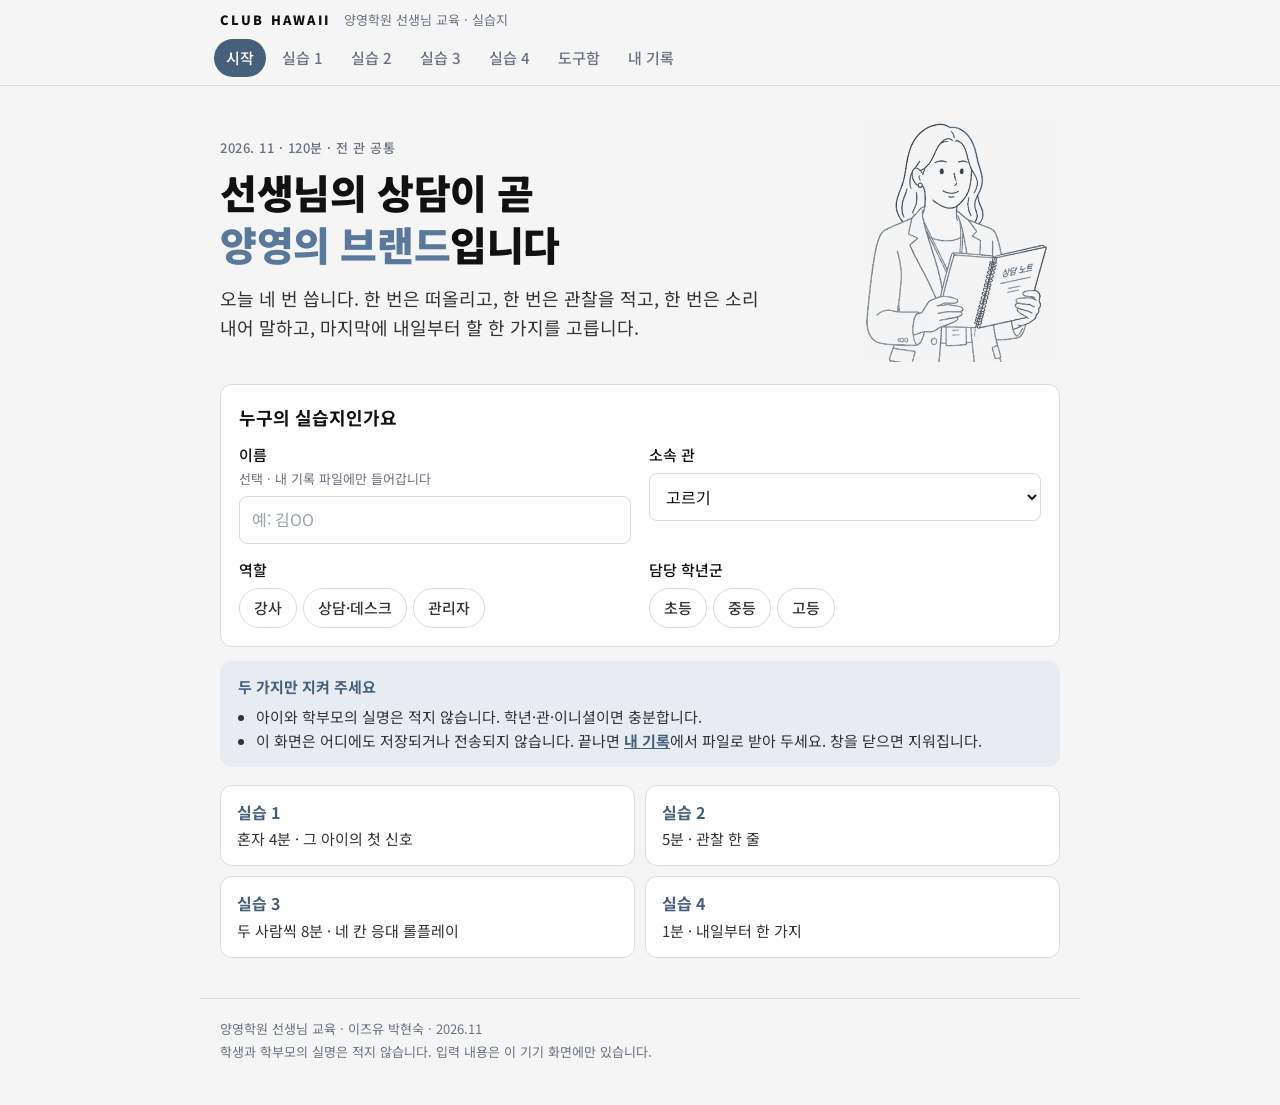
==== commit 21e5ec77: "Brand: CLUB HAWAII" ====
--- a/index.html
+++ b/index.html
@@ -15,7 +15,7 @@
 
 <header class="top">
   <div class="top-in">
-    <span class="brand">ISYOU</span>
+    <span class="brand">CLUB HAWAII</span>
     <span class="top-title">양영학원 선생님 교육 · 실습지</span>
   </div>
   <nav class="tabs" aria-label="실습 순서">
--- a/style.css
+++ b/style.css
@@ -44,7 +44,7 @@
 /* hero */
 .hero{display:grid;grid-template-columns:1fr 200px;gap:20px;align-items:center;margin:8px 0 22px}
 .hero-img{width:200px;mix-blend-mode:multiply}
-@media (max-width:600px){.hero{grid-template-columns:1fr 104px}.hero-img{width:104px}}
+@media (max-width:600px){.hero{grid-template-columns:1fr}.hero-img{display:none}h1{font-size:1.75rem}}
 
 /* cards */
 .card{background:var(--card);border:1px solid var(--line);border-radius:var(--r);padding:18px;margin:0 0 14px}
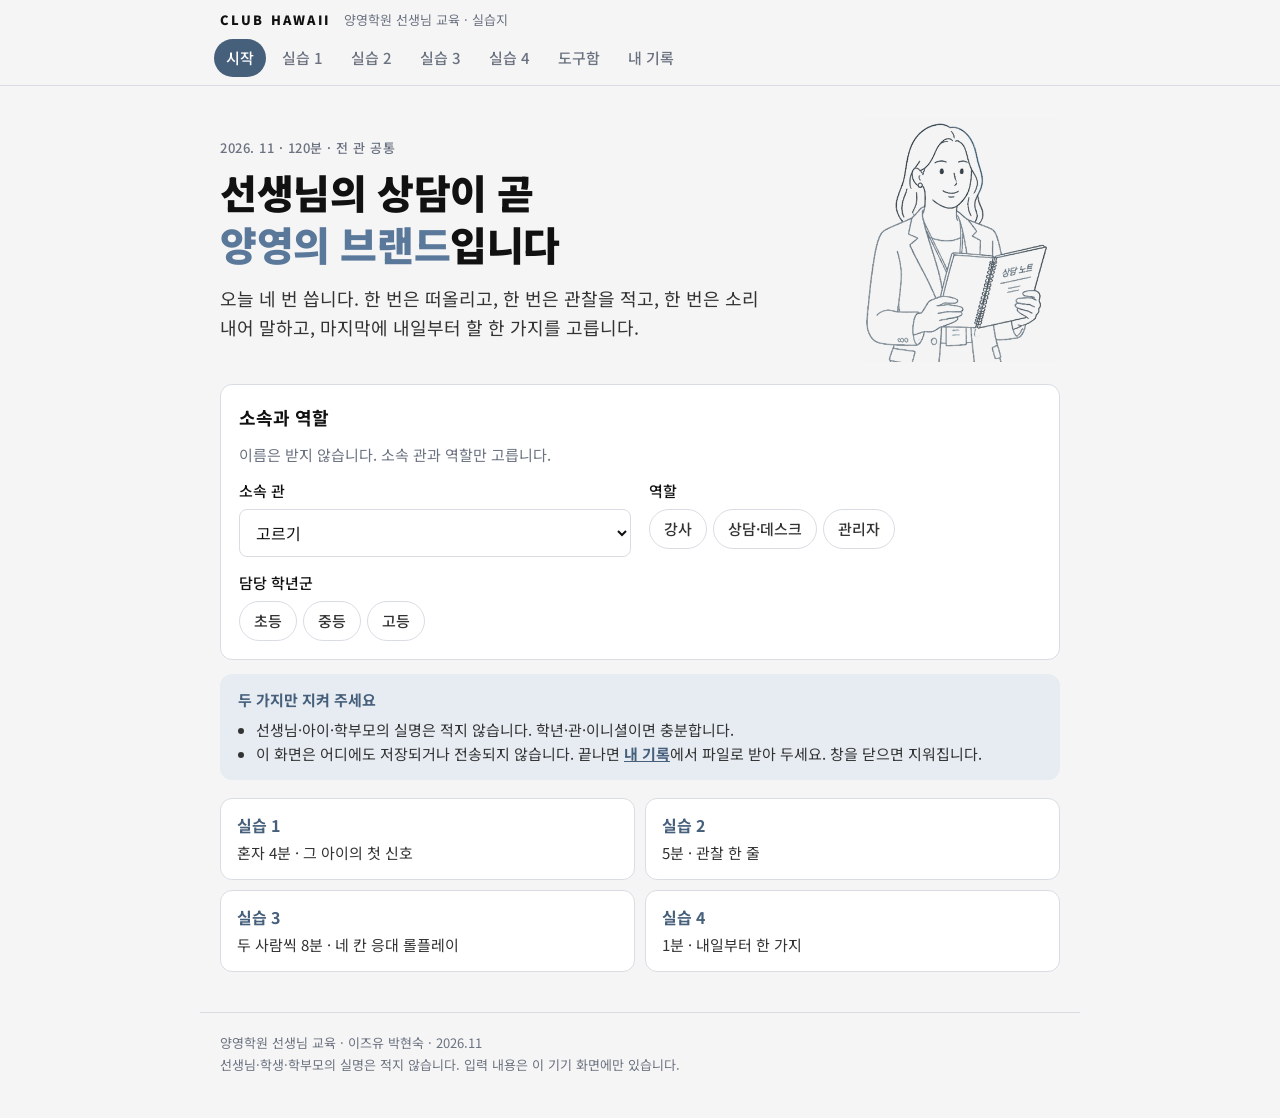
==== commit fa25db6f: "Remove teacher name field" ====
--- a/index.html
+++ b/index.html
@@ -43,11 +43,9 @@
   </div>
 
   <div class="card">
-    <h2 class="card-h">누구의 실습지인가요</h2>
+    <h2 class="card-h">소속과 역할</h2>
+    <p class="sub tight">이름은 받지 않습니다. 소속 관과 역할만 고릅니다.</p>
     <div class="grid2">
-      <label class="f">이름 <small>선택 · 내 기록 파일에만 들어갑니다</small>
-        <input id="who-name" data-k="who.name" autocomplete="off" placeholder="예: 김OO">
-      </label>
       <label class="f">소속 관
         <select id="who-branch" data-k="who.branch">
           <option value="">고르기</option>
@@ -78,7 +76,7 @@
   <div class="notice">
     <strong>두 가지만 지켜 주세요</strong>
     <ul>
-      <li>아이와 학부모의 실명은 적지 않습니다. 학년·관·이니셜이면 충분합니다.</li>
+      <li>선생님·아이·학부모의 실명은 적지 않습니다. 학년·관·이니셜이면 충분합니다.</li>
       <li>이 화면은 어디에도 저장되거나 전송되지 않습니다. 끝나면 <button class="link" data-go="record">내 기록</button>에서 파일로 받아 두세요. 창을 닫으면 지워집니다.</li>
     </ul>
   </div>
@@ -292,7 +290,7 @@
       <label class="row"><span class="n">2</span><span class="rl">막힌 지점</span><input data-k="rx.stuck" placeholder="도형 단원 서술 과정에서 두 번 멈췄습니다"></label>
       <label class="row"><span class="n">3</span><span class="rl">첫 4주 계획</span><input data-k="rx.plan" placeholder="이 반에서 첫 4주는 이 부분을 먼저 확인합니다"></label>
       <label class="row"><span class="n">+</span><span class="rl">다음 연락 날짜</span><input type="date" data-k="rx.date"></label>
-      <label class="row"><span class="n">+</span><span class="rl">받는 담임</span><input data-k="rx.to" placeholder="예: 중등수학관 김OO 선생님"></label>
+      <label class="row"><span class="n">+</span><span class="rl">받는 담임</span><input data-k="rx.to" placeholder="예: 중등수학관 중1 담임 (이름 없이)"></label>
     </div>
     <div class="out"><pre data-out="rx"></pre><button class="btn ghost copy" data-copy="rx" type="button">복사</button></div>
   </div>
@@ -405,7 +403,7 @@
 
 <footer class="foot">
   <p>양영학원 선생님 교육 · 이즈유 박현숙 · 2026.11</p>
-  <p>학생과 학부모의 실명은 적지 않습니다. 입력 내용은 이 기기 화면에만 있습니다.</p>
+  <p>선생님·학생·학부모의 실명은 적지 않습니다. 입력 내용은 이 기기 화면에만 있습니다.</p>
 </footer>
 
 <div class="toast-float" id="toast" role="status" aria-live="polite"></div>
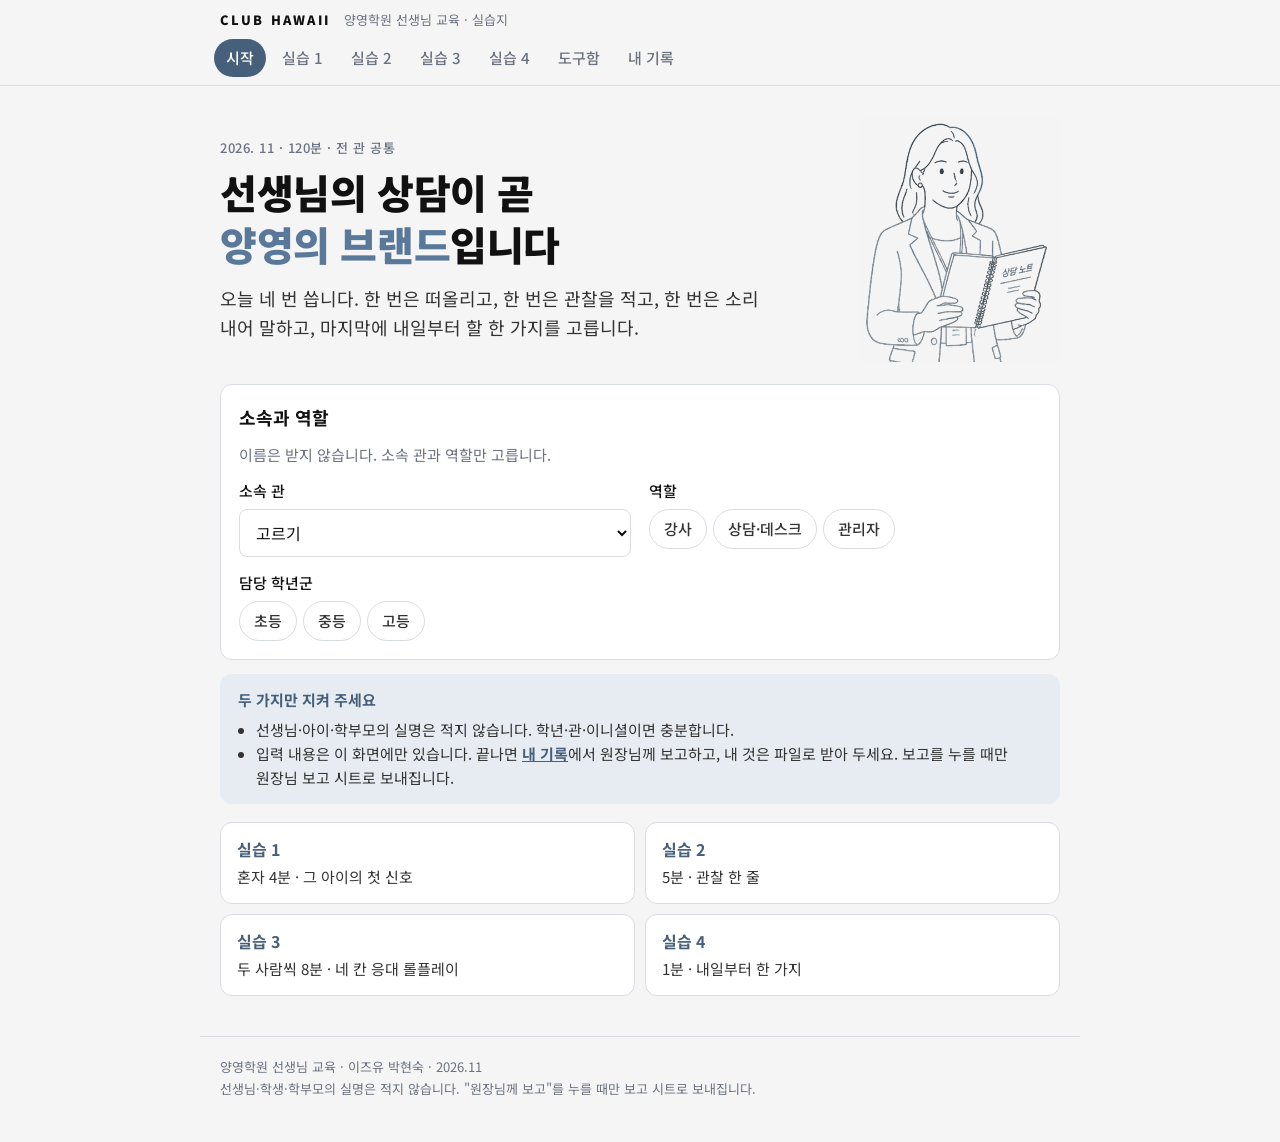
==== commit 048339c5: "Add report to director (sheet endpoint + messenger share)" ====
--- a/index.html
+++ b/index.html
@@ -77,7 +77,7 @@
     <strong>두 가지만 지켜 주세요</strong>
     <ul>
       <li>선생님·아이·학부모의 실명은 적지 않습니다. 학년·관·이니셜이면 충분합니다.</li>
-      <li>이 화면은 어디에도 저장되거나 전송되지 않습니다. 끝나면 <button class="link" data-go="record">내 기록</button>에서 파일로 받아 두세요. 창을 닫으면 지워집니다.</li>
+      <li>입력 내용은 이 화면에만 있습니다. 끝나면 <button class="link" data-go="record">내 기록</button>에서 원장님께 보고하고, 내 것은 파일로 받아 두세요. 보고를 누를 때만 원장님 보고 시트로 보내집니다.</li>
     </ul>
   </div>
 
@@ -386,7 +386,20 @@
 <!-- 내 기록 -->
 <section class="page" id="record" aria-labelledby="h-rec">
   <h2 class="ptitle" id="h-rec">오늘 쓴 것은 <span class="acc">선생님 것</span>입니다</h2>
-  <p class="sub">파일로 받아 두거나 복사해서 내게 보내 두세요. 이 화면은 창을 닫으면 지워집니다.</p>
+  <p class="sub">원장님께 보고하고, 내 것은 파일로 받아 두세요. 이 화면은 창을 닫으면 지워집니다.</p>
+  <div class="card report">
+    <h3 class="card-h">원장님께 보고하기</h3>
+    <p class="sub tight">소속 관 · 역할 · 학년군과 오늘 실습 내용을 원장님이 보는 보고 시트로 보냅니다. 이름은 보내지 않습니다. 보내기 전에 아래 기록에 실명이 없는지 한 번 더 봐 주세요.</p>
+    <label class="f">원장님께 한마디 <small>선택 · 관에서 같이 하고 싶은 것, 도움이 필요한 것</small>
+      <textarea data-k="rep.note" rows="2" maxlength="400" placeholder="예: 신입생 2주차 연락을 관 전체가 같은 날 했으면 합니다"></textarea>
+    </label>
+    <div class="rec-actions" style="margin-top:10px">
+      <button class="btn" id="send" type="button">원장님께 보고</button>
+      <button class="btn ghost" id="share" type="button">메신저로 보내기</button>
+    </div>
+    <p class="toast" id="send-msg" aria-live="polite"></p>
+  </div>
+  <h3 class="card-h">내 기록</h3>
   <div class="rec-actions">
     <button class="btn" id="dl" type="button">파일로 받기 (.txt)</button>
     <button class="btn ghost" data-copy="all" type="button">전체 복사</button>
@@ -403,7 +416,7 @@
 
 <footer class="foot">
   <p>양영학원 선생님 교육 · 이즈유 박현숙 · 2026.11</p>
-  <p>선생님·학생·학부모의 실명은 적지 않습니다. 입력 내용은 이 기기 화면에만 있습니다.</p>
+  <p>선생님·학생·학부모의 실명은 적지 않습니다. "원장님께 보고"를 누를 때만 보고 시트로 보내집니다.</p>
 </footer>
 
 <div class="toast-float" id="toast" role="status" aria-live="polite"></div>
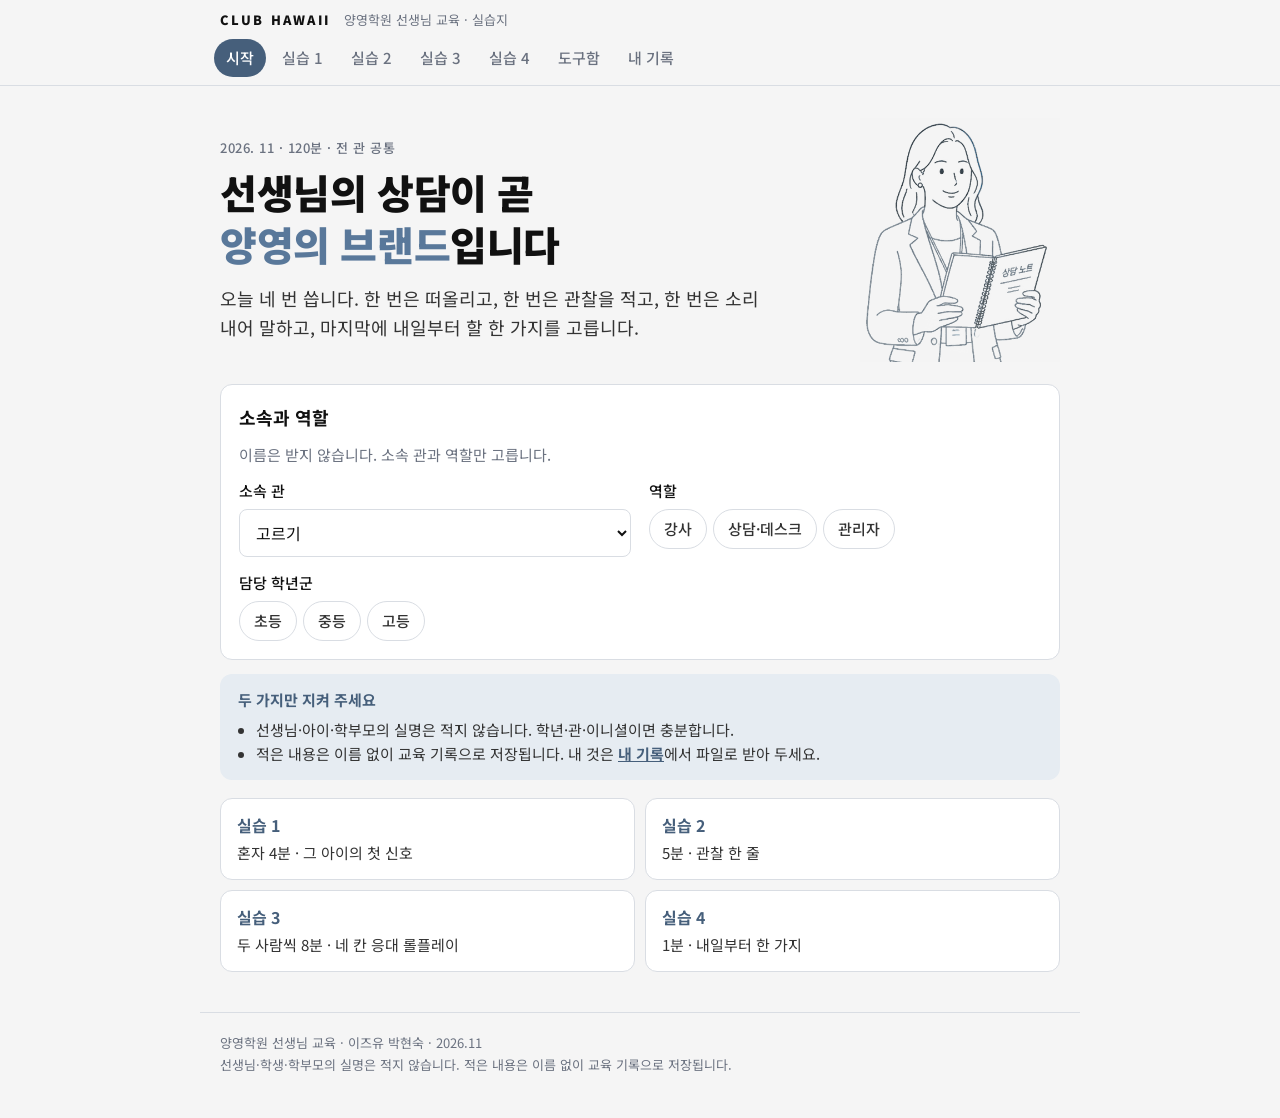
==== commit ba5aa46c: "Autosave to training log; remove report wording" ====
--- a/index.html
+++ b/index.html
@@ -77,7 +77,7 @@
     <strong>두 가지만 지켜 주세요</strong>
     <ul>
       <li>선생님·아이·학부모의 실명은 적지 않습니다. 학년·관·이니셜이면 충분합니다.</li>
-      <li>입력 내용은 이 화면에만 있습니다. 끝나면 <button class="link" data-go="record">내 기록</button>에서 원장님께 보고하고, 내 것은 파일로 받아 두세요. 보고를 누를 때만 원장님 보고 시트로 보내집니다.</li>
+      <li>적은 내용은 이름 없이 교육 기록으로 저장됩니다. 내 것은 <button class="link" data-go="record">내 기록</button>에서 파일로 받아 두세요.</li>
     </ul>
   </div>
 
@@ -386,20 +386,7 @@
 <!-- 내 기록 -->
 <section class="page" id="record" aria-labelledby="h-rec">
   <h2 class="ptitle" id="h-rec">오늘 쓴 것은 <span class="acc">선생님 것</span>입니다</h2>
-  <p class="sub">원장님께 보고하고, 내 것은 파일로 받아 두세요. 이 화면은 창을 닫으면 지워집니다.</p>
-  <div class="card report">
-    <h3 class="card-h">원장님께 보고하기</h3>
-    <p class="sub tight">소속 관 · 역할 · 학년군과 오늘 실습 내용을 원장님이 보는 보고 시트로 보냅니다. 이름은 보내지 않습니다. 보내기 전에 아래 기록에 실명이 없는지 한 번 더 봐 주세요.</p>
-    <label class="f">원장님께 한마디 <small>선택 · 관에서 같이 하고 싶은 것, 도움이 필요한 것</small>
-      <textarea data-k="rep.note" rows="2" maxlength="400" placeholder="예: 신입생 2주차 연락을 관 전체가 같은 날 했으면 합니다"></textarea>
-    </label>
-    <div class="rec-actions" style="margin-top:10px">
-      <button class="btn" id="send" type="button">원장님께 보고</button>
-      <button class="btn ghost" id="share" type="button">메신저로 보내기</button>
-    </div>
-    <p class="toast" id="send-msg" aria-live="polite"></p>
-  </div>
-  <h3 class="card-h">내 기록</h3>
+  <p class="sub">파일로 받아 두거나 복사해서 내게 보내 두세요. 이 화면은 창을 닫으면 지워집니다.</p>
   <div class="rec-actions">
     <button class="btn" id="dl" type="button">파일로 받기 (.txt)</button>
     <button class="btn ghost" data-copy="all" type="button">전체 복사</button>
@@ -416,7 +403,7 @@
 
 <footer class="foot">
   <p>양영학원 선생님 교육 · 이즈유 박현숙 · 2026.11</p>
-  <p>선생님·학생·학부모의 실명은 적지 않습니다. "원장님께 보고"를 누를 때만 보고 시트로 보내집니다.</p>
+  <p>선생님·학생·학부모의 실명은 적지 않습니다. 적은 내용은 이름 없이 교육 기록으로 저장됩니다.</p>
 </footer>
 
 <div class="toast-float" id="toast" role="status" aria-live="polite"></div>
